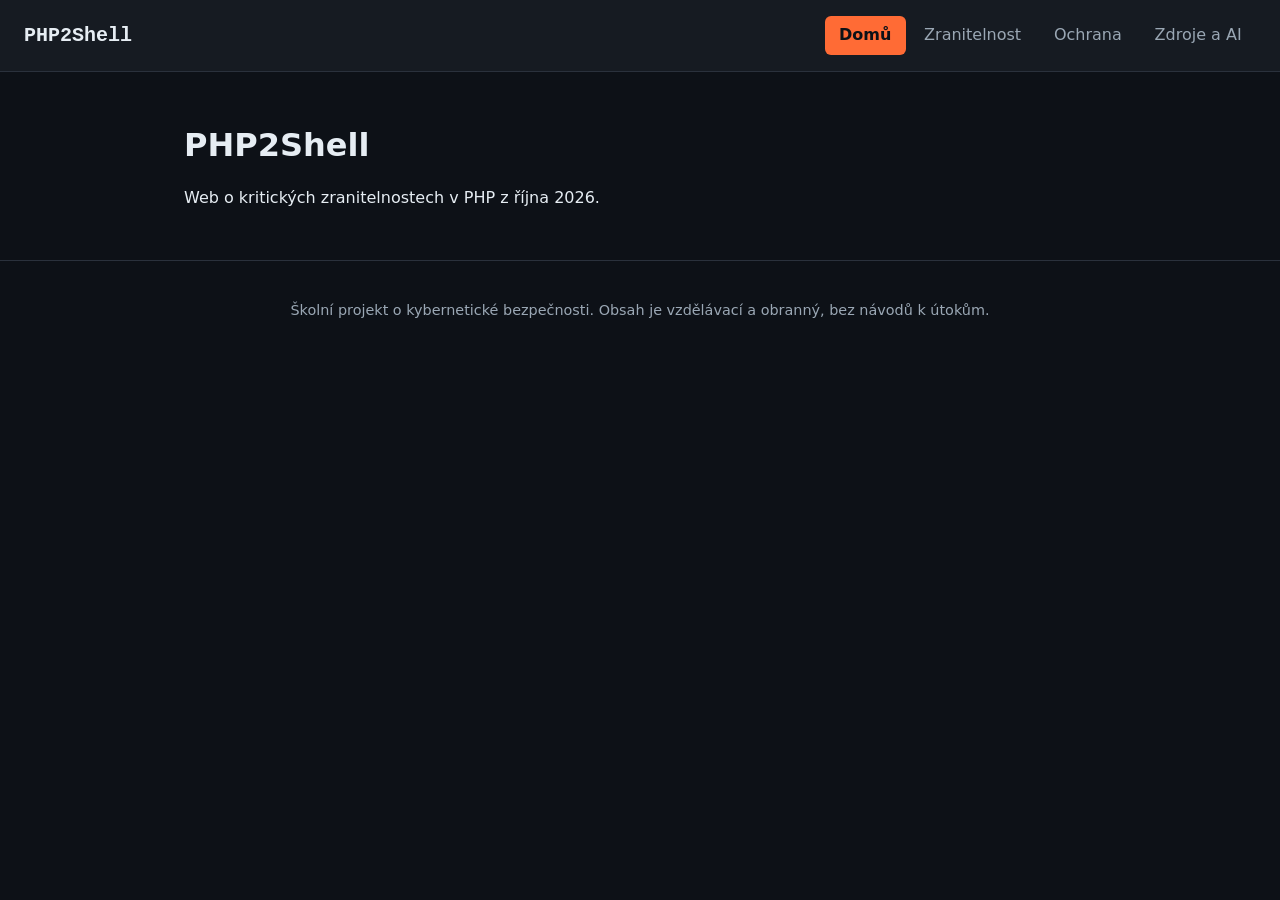
==== index.html @ 093dc548 "Přidání navigaćního menu a hlavičky se stylem" ====
<!DOCTYPE html>
<html lang="cs">
<head>
    <meta charset="UTF-8">
    <meta name="viewport" content="width=device-width, initial-scale=1">
    <title>PHP2Shell: kritické zranitelnosti v PHP</title>
    <meta name="description" content="Přehled zranitelností CVE-2026-109618 a CVE-2026-109619 v jádru PHP z října 2026.">
    <link rel="stylesheet" href="style.css">
</head>
<body>
    <header class="site-header">
        <a class="brand" href="index.html">PHP2Shell</a>
        <nav>
            <a href="index.html" class="active">Domů</a>
            <a href="zranitelnost.html">Zranitelnost</a>
            <a href="ochrana.html">Ochrana</a>
            <a href="zdroje.html">Zdroje a AI</a>
        </nav>
    </header>

    <main>
        <h1>PHP2Shell</h1>
        <p>Web o kritických zranitelnostech v PHP z října 2026.</p>
    </main>

    <footer class="site-footer">
        <p>Školní projekt o kybernetické bezpečnosti. Obsah je vzdělávací a obranný, bez návodů k útokům.</p>
    </footer>
</body>
</html>
---- style.css ----
:root {
    --bg: #0d1117;
    --panel: #161b22;
    --line: #2a313c;
    --text: #e6edf3;
    --muted: #9aa7b4;
    --alert: #ff6b35;
    --ok: #3fb950;
    --mono: ui-monospace, "SF Mono", Consolas, "Liberation Mono", monospace;
}

* { box-sizing: border-box; }

body {
    margin: 0;
    background: var(--bg);
    color: var(--text);
    font-family: system-ui, -apple-system, "Segoe UI", Roboto, sans-serif;
    line-height: 1.65;
}

h1, h2, h3 { line-height: 1.2; }
a { color: var(--alert); }
code { font-family: var(--mono); background: var(--panel); padding: 0.1em 0.4em; border-radius: 4px; }

/* Hlavička a menu */
.site-header {
    display: flex;
    flex-wrap: wrap;
    align-items: center;
    justify-content: space-between;
    gap: 0.75rem;
    padding: 1rem 1.5rem;
    background: var(--panel);
    border-bottom: 1px solid var(--line);
    position: sticky;
    top: 0;
    z-index: 10;
}

.brand {
    font-family: var(--mono);
    font-weight: 700;
    font-size: 1.25rem;
    color: var(--text);
    text-decoration: none;
}

.site-header nav { display: flex; flex-wrap: wrap; gap: 0.25rem; }

.site-header nav a {
    color: var(--muted);
    text-decoration: none;
    padding: 0.4rem 0.9rem;
    border-radius: 6px;
}

.site-header nav a:hover { color: var(--text); background: var(--line); }
.site-header nav a.active { color: var(--bg); background: var(--alert); font-weight: 600; }

main { max-width: 960px; margin: 0 auto; padding: 2rem 1.5rem; }

.site-footer {
    border-top: 1px solid var(--line);
    padding: 1.5rem;
    text-align: center;
    color: var(--muted);
    font-size: 0.9rem;
}
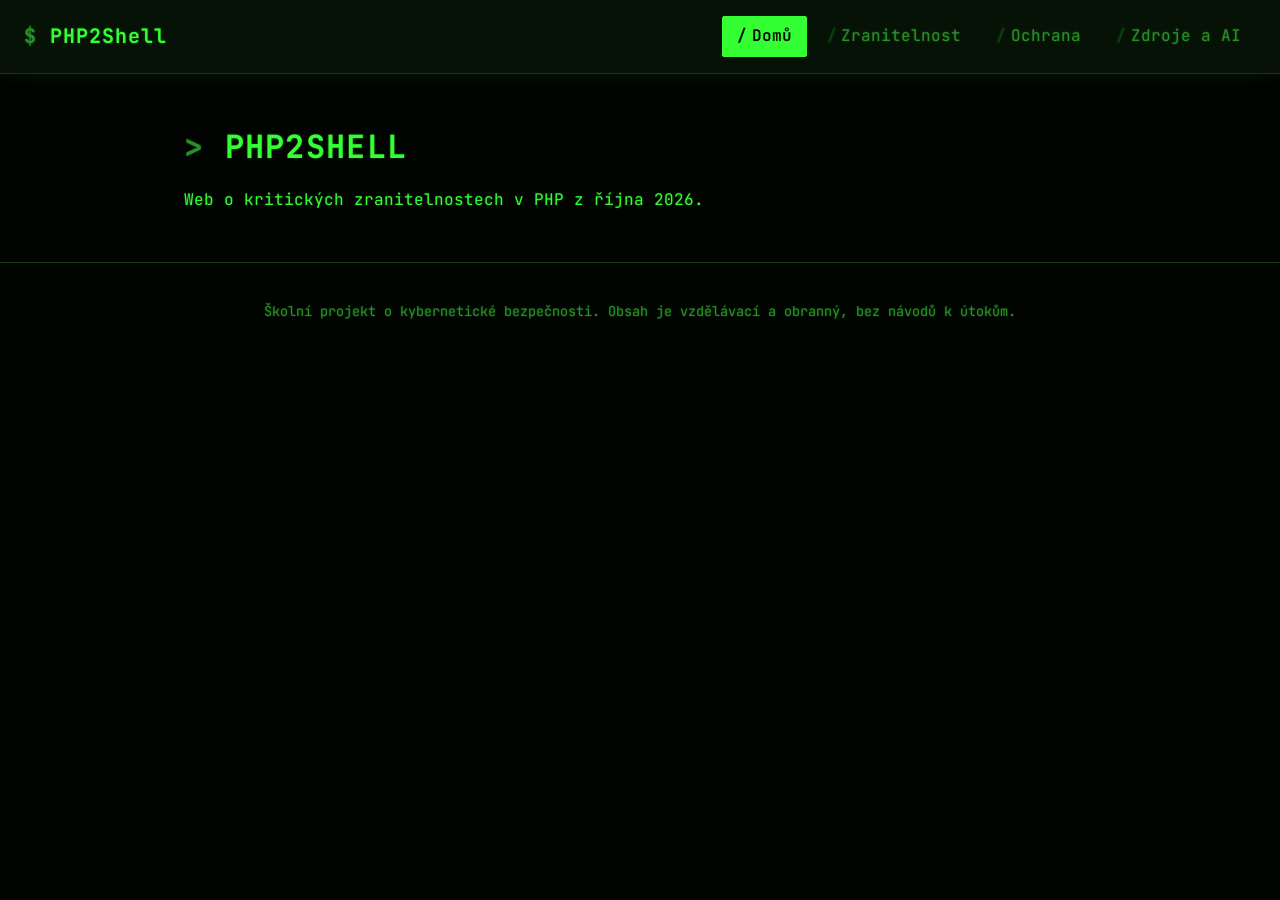
==== commit e9ee1b8c: "Zelený hackerský terminálový design: CSS paleta, font, SVG ilustrace" ====
--- a/index.html
+++ b/index.html
@@ -5,6 +5,9 @@
     <meta name="viewport" content="width=device-width, initial-scale=1">
     <title>PHP2Shell: kritické zranitelnosti v PHP</title>
     <meta name="description" content="Přehled zranitelností CVE-2026-109618 a CVE-2026-109619 v jádru PHP z října 2026.">
+    <link rel="preconnect" href="https://fonts.googleapis.com">
+    <link rel="preconnect" href="https://fonts.gstatic.com" crossorigin>
+    <link href="https://fonts.googleapis.com/css2?family=JetBrains+Mono:wght@400;700;800&display=swap" rel="stylesheet">
     <link rel="stylesheet" href="style.css">
 </head>
 <body>
--- a/style.css
+++ b/style.css
@@ -1,12 +1,13 @@
 :root {
-    --bg: #0d1117;
-    --panel: #161b22;
-    --line: #2a313c;
-    --text: #e6edf3;
-    --muted: #9aa7b4;
-    --alert: #ff6b35;
-    --ok: #3fb950;
-    --mono: ui-monospace, "SF Mono", Consolas, "Liberation Mono", monospace;
+    --bg: #010401;
+    --panel: #061206;
+    --line: #0f3d0f;
+    --text: #33ff33;
+    --text-dim: #1fae1f;
+    --muted: #2a8f2a;
+    --alert: #ff3333;
+    --ok: #33ff33;
+    --mono: "JetBrains Mono", "Fira Code", "Courier New", ui-monospace, Consolas, monospace;
 }
 
 * { box-sizing: border-box; }
@@ -15,13 +16,31 @@
     margin: 0;
     background: var(--bg);
     color: var(--text);
-    font-family: system-ui, -apple-system, "Segoe UI", Roboto, sans-serif;
+    font-family: var(--mono);
     line-height: 1.65;
+    text-shadow: 0 0 2px rgba(51, 255, 51, 0.35);
+    background-image:
+        repeating-linear-gradient(0deg, rgba(0, 0, 0, 0.15) 0px, rgba(0, 0, 0, 0.15) 1px, transparent 1px, transparent 3px);
 }
 
-h1, h2, h3 { line-height: 1.2; }
-a { color: var(--alert); }
-code { font-family: var(--mono); background: var(--panel); padding: 0.1em 0.4em; border-radius: 4px; }
+h1, h2, h3 {
+    line-height: 1.2;
+    text-transform: uppercase;
+    letter-spacing: 0.04em;
+}
+
+h1::before, h2::before, h3::before { content: "> "; color: var(--muted); }
+
+a { color: var(--ok); text-decoration: underline; text-decoration-color: var(--line); }
+a:hover { color: #ffffff; text-decoration-color: var(--ok); }
+
+code {
+    font-family: var(--mono);
+    background: var(--panel);
+    padding: 0.1em 0.4em;
+    border-radius: 2px;
+    border: 1px solid var(--line);
+}
 
 /* Hlavička a menu */
 .site-header {
@@ -36,15 +55,19 @@
     position: sticky;
     top: 0;
     z-index: 10;
+    box-shadow: 0 0 20px rgba(51, 255, 51, 0.08);
 }
 
 .brand {
     font-family: var(--mono);
     font-weight: 700;
     font-size: 1.25rem;
-    color: var(--text);
+    color: var(--ok);
     text-decoration: none;
+    letter-spacing: 0.05em;
 }
+
+.brand::before { content: "$ "; color: var(--muted); }
 
 .site-header nav { display: flex; flex-wrap: wrap; gap: 0.25rem; }
 
@@ -52,11 +75,15 @@
     color: var(--muted);
     text-decoration: none;
     padding: 0.4rem 0.9rem;
-    border-radius: 6px;
+    border: 1px solid transparent;
+    border-radius: 2px;
 }
 
-.site-header nav a:hover { color: var(--text); background: var(--line); }
-.site-header nav a.active { color: var(--bg); background: var(--alert); font-weight: 600; }
+.site-header nav a::before { content: "/"; color: var(--line); margin-right: 0.3em; }
+
+.site-header nav a:hover { color: var(--text); border-color: var(--line); background: rgba(51, 255, 51, 0.06); }
+.site-header nav a.active { color: #010401; background: var(--ok); font-weight: 600; border-color: var(--ok); }
+.site-header nav a.active::before { color: #010401; }
 
 main { max-width: 960px; margin: 0 auto; padding: 2rem 1.5rem; }
 
@@ -65,5 +92,91 @@
     padding: 1.5rem;
     text-align: center;
     color: var(--muted);
-    font-size: 0.9rem;
+    font-size: 0.85rem;
 }
+
+/* Terminálové prvky */
+.terminal {
+    background: var(--panel);
+    border: 1px solid var(--line);
+    border-radius: 4px;
+    padding: 1rem 1.25rem;
+    margin: 1.5rem 0;
+    box-shadow: 0 0 25px rgba(51, 255, 51, 0.06) inset;
+}
+
+.terminal .prompt { color: var(--muted); }
+
+.terminal-title {
+    font-size: 0.75rem;
+    color: var(--muted);
+    border-bottom: 1px dashed var(--line);
+    padding-bottom: 0.4rem;
+    margin-bottom: 0.6rem;
+    text-transform: uppercase;
+}
+
+.cursor {
+    display: inline-block;
+    width: 0.6em;
+    height: 1em;
+    background: var(--ok);
+    animation: blink 1s steps(1) infinite;
+    vertical-align: middle;
+}
+
+@keyframes blink { 50% { opacity: 0; } }
+
+.card-grid {
+    display: grid;
+    grid-template-columns: repeat(auto-fit, minmax(220px, 1fr));
+    gap: 1rem;
+    margin: 1.5rem 0;
+}
+
+.card {
+    background: var(--panel);
+    border: 1px solid var(--line);
+    border-radius: 4px;
+    padding: 1rem;
+}
+
+.card h3 { margin-top: 0; font-size: 1rem; color: var(--ok); }
+
+.tag {
+    display: inline-block;
+    font-size: 0.7rem;
+    border: 1px solid var(--alert);
+    color: var(--alert);
+    padding: 0.1rem 0.5rem;
+    border-radius: 2px;
+    text-transform: uppercase;
+    margin-bottom: 0.5rem;
+}
+
+table {
+    width: 100%;
+    border-collapse: collapse;
+    margin: 1.5rem 0;
+}
+
+th, td {
+    border: 1px solid var(--line);
+    padding: 0.6rem 0.8rem;
+    text-align: left;
+}
+
+th { background: var(--panel); color: var(--ok); }
+
+img { max-width: 100%; border: 1px solid var(--line); border-radius: 4px; display: block; margin: 1.5rem 0; }
+
+.steps { padding-left: 1.2rem; }
+.steps li { margin-bottom: 0.6rem; }
+
+blockquote {
+    border-left: 3px solid var(--alert);
+    margin: 1.5rem 0;
+    padding: 0.5rem 1rem;
+    color: var(--text-dim);
+    background: var(--panel);
+}
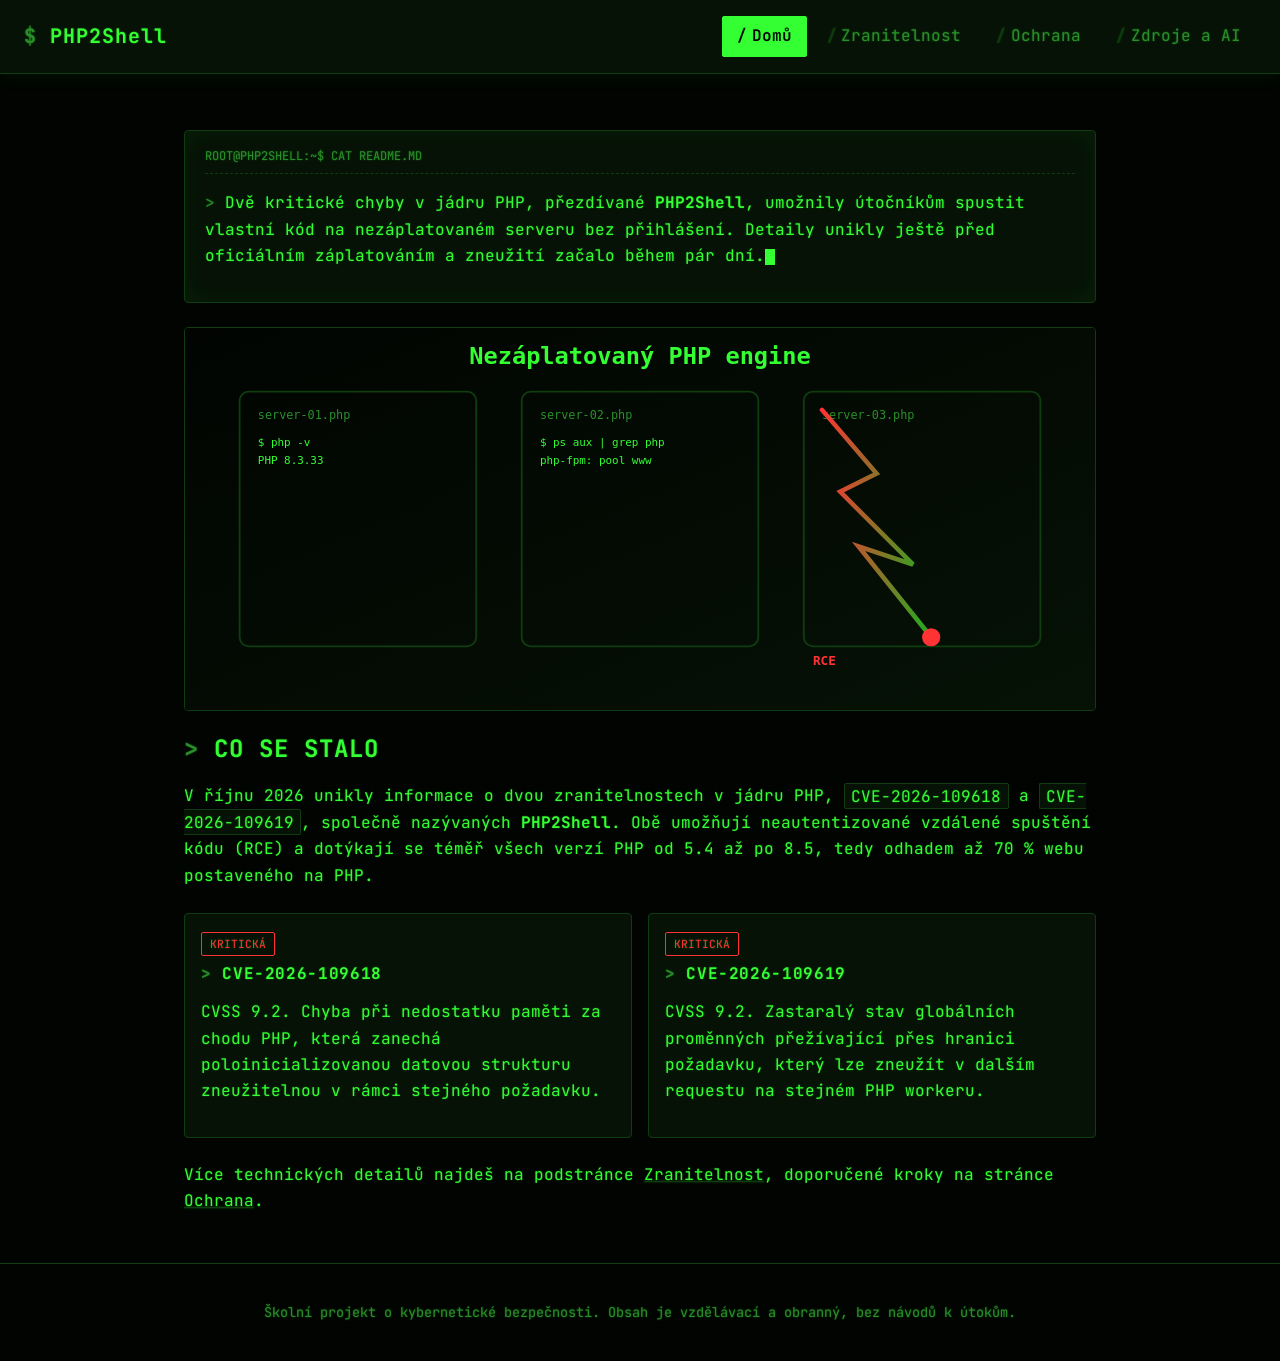
==== commit 237bc99f: "Přidání favikony a oprava překlťpů a formulací Co-Authored-By: Claude Sonnet 5.5 <noreply@anthropic." ====
--- a/index.html
+++ b/index.html
@@ -8,6 +8,7 @@
     <link rel="preconnect" href="https://fonts.googleapis.com">
     <link rel="preconnect" href="https://fonts.gstatic.com" crossorigin>
     <link href="https://fonts.googleapis.com/css2?family=JetBrains+Mono:wght@400;700;800&display=swap" rel="stylesheet">
+    <link rel="icon" type="image/svg+xml" href="img/favicon.svg">
     <link rel="stylesheet" href="style.css">
 </head>
 <body>
@@ -22,8 +23,38 @@
     </header>
 
     <main>
-        <h1>PHP2Shell</h1>
-        <p>Web o kritických zranitelnostech v PHP z října 2026.</p>
+        <div class="terminal">
+            <div class="terminal-title">root@php2shell:~$ cat README.md</div>
+            <p><span class="prompt">&gt;</span> Dvě kritické chyby v jádru PHP, přezdívané <strong>PHP2Shell</strong>,
+            umožnily útočníkům spustit vlastní kód na nezáplatovaném serveru bez přihlášení.
+            Detaily unikly ještě před oficiálním záplatováním a zneužití začalo během pár dní.<span class="cursor"></span></p>
+        </div>
+
+        <img src="img/hero.svg" alt="Ilustrace tří PHP serverů, z nichž jeden má prasklinu symbolizující RCE zranitelnost">
+
+        <h2>Co se stalo</h2>
+        <p>V říjnu 2026 unikly informace o dvou zranitelnostech v jádru PHP, <code>CVE-2026-109618</code>
+        a <code>CVE-2026-109619</code>, společně nazývaných <strong>PHP2Shell</strong>. Obě umožňují
+        neautentizované vzdálené spuštění kódu (RCE) a dotýkají se téměř všech verzí PHP od 5.4 až po 8.5,
+        tedy odhadem až 70 % webu postaveného na PHP.</p>
+
+        <div class="card-grid">
+            <div class="card">
+                <span class="tag">kritická</span>
+                <h3>CVE-2026-109618</h3>
+                <p>CVSS 9.2. Chyba při nedostatku paměti za chodu PHP, která zanechá poloinicializovanou
+                datovou strukturu zneužitelnou v rámci stejného požadavku.</p>
+            </div>
+            <div class="card">
+                <span class="tag">kritická</span>
+                <h3>CVE-2026-109619</h3>
+                <p>CVSS 9.2. Zastaralý stav globálních proměnných přežívající přes hranici požadavku,
+                který lze zneužít v dalším requestu na stejném PHP workeru.</p>
+            </div>
+        </div>
+
+        <p>Více technických detailů najdeš na podstránce <a href="zranitelnost.html">Zranitelnost</a>,
+        doporučené kroky na stránce <a href="ochrana.html">Ochrana</a>.</p>
     </main>
 
     <footer class="site-footer">
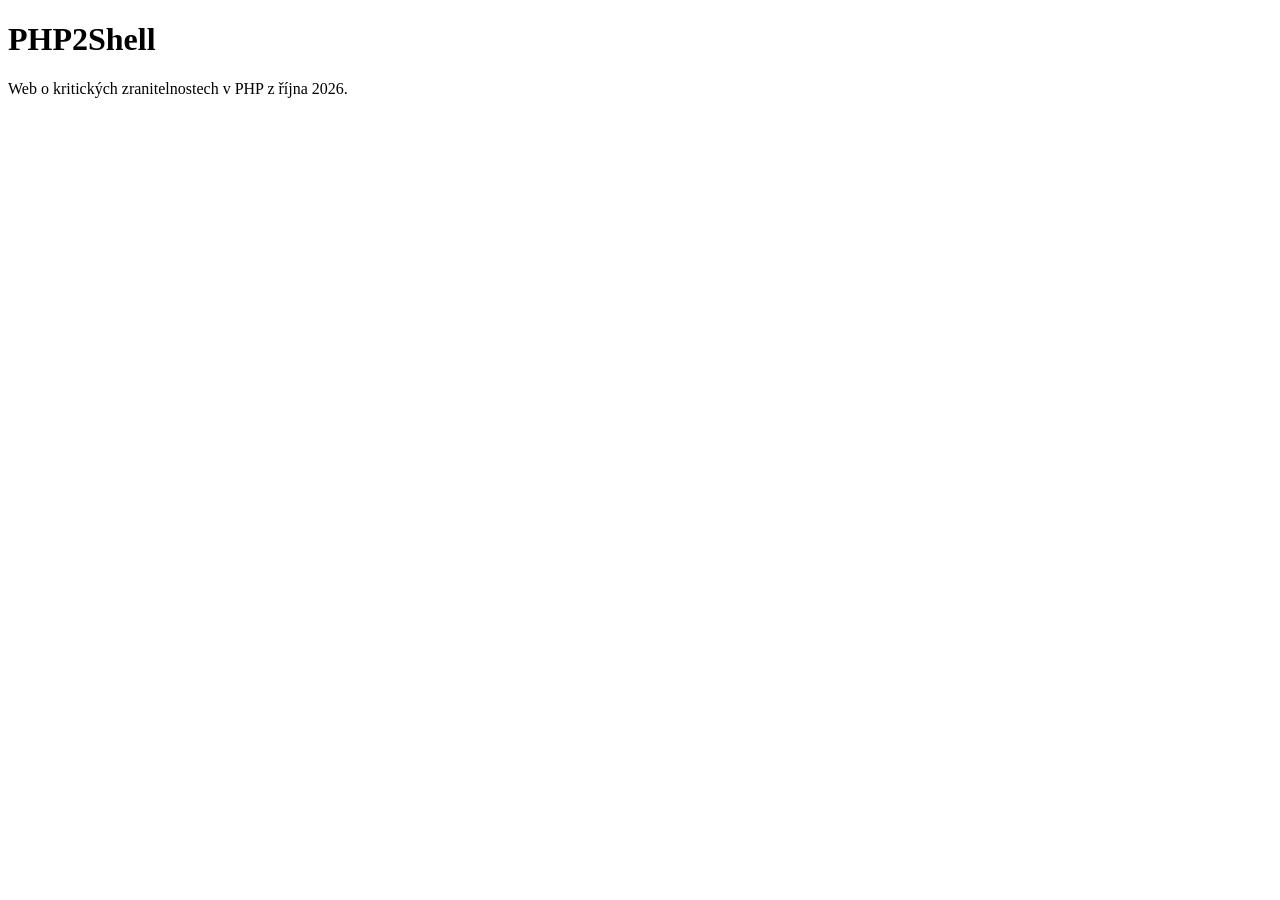
==== commit 177e3cdb: "Vytvoření struktury projektu a kostry index.html" ====
--- a/index.html
+++ b/index.html
@@ -2,63 +2,10 @@
 <html lang="cs">
 <head>
     <meta charset="UTF-8">
-    <meta name="viewport" content="width=device-width, initial-scale=1">
-    <title>PHP2Shell: kritické zranitelnosti v PHP</title>
-    <meta name="description" content="Přehled zranitelností CVE-2026-109618 a CVE-2026-109619 v jádru PHP z října 2026.">
-    <link rel="preconnect" href="https://fonts.googleapis.com">
-    <link rel="preconnect" href="https://fonts.gstatic.com" crossorigin>
-    <link href="https://fonts.googleapis.com/css2?family=JetBrains+Mono:wght@400;700;800&display=swap" rel="stylesheet">
-    <link rel="icon" type="image/svg+xml" href="img/favicon.svg">
-    <link rel="stylesheet" href="style.css">
+    <title>PHP2Shell</title>
 </head>
 <body>
-    <header class="site-header">
-        <a class="brand" href="index.html">PHP2Shell</a>
-        <nav>
-            <a href="index.html" class="active">Domů</a>
-            <a href="zranitelnost.html">Zranitelnost</a>
-            <a href="ochrana.html">Ochrana</a>
-            <a href="zdroje.html">Zdroje a AI</a>
-        </nav>
-    </header>
-
-    <main>
-        <div class="terminal">
-            <div class="terminal-title">root@php2shell:~$ cat README.md</div>
-            <p><span class="prompt">&gt;</span> Dvě kritické chyby v jádru PHP, přezdívané <strong>PHP2Shell</strong>,
-            umožnily útočníkům spustit vlastní kód na nezáplatovaném serveru bez přihlášení.
-            Detaily unikly ještě před oficiálním záplatováním a zneužití začalo během pár dní.<span class="cursor"></span></p>
-        </div>
-
-        <img src="img/hero.svg" alt="Ilustrace tří PHP serverů, z nichž jeden má prasklinu symbolizující RCE zranitelnost">
-
-        <h2>Co se stalo</h2>
-        <p>V říjnu 2026 unikly informace o dvou zranitelnostech v jádru PHP, <code>CVE-2026-109618</code>
-        a <code>CVE-2026-109619</code>, společně nazývaných <strong>PHP2Shell</strong>. Obě umožňují
-        neautentizované vzdálené spuštění kódu (RCE) a dotýkají se téměř všech verzí PHP od 5.4 až po 8.5,
-        tedy odhadem až 70 % webu postaveného na PHP.</p>
-
-        <div class="card-grid">
-            <div class="card">
-                <span class="tag">kritická</span>
-                <h3>CVE-2026-109618</h3>
-                <p>CVSS 9.2. Chyba při nedostatku paměti za chodu PHP, která zanechá poloinicializovanou
-                datovou strukturu zneužitelnou v rámci stejného požadavku.</p>
-            </div>
-            <div class="card">
-                <span class="tag">kritická</span>
-                <h3>CVE-2026-109619</h3>
-                <p>CVSS 9.2. Zastaralý stav globálních proměnných přežívající přes hranici požadavku,
-                který lze zneužít v dalším requestu na stejném PHP workeru.</p>
-            </div>
-        </div>
-
-        <p>Více technických detailů najdeš na podstránce <a href="zranitelnost.html">Zranitelnost</a>,
-        doporučené kroky na stránce <a href="ochrana.html">Ochrana</a>.</p>
-    </main>
-
-    <footer class="site-footer">
-        <p>Školní projekt o kybernetické bezpečnosti. Obsah je vzdělávací a obranný, bez návodů k útokům.</p>
-    </footer>
+    <h1>PHP2Shell</h1>
+    <p>Web o kritických zranitelnostech v PHP z října 2026.</p>
 </body>
 </html>
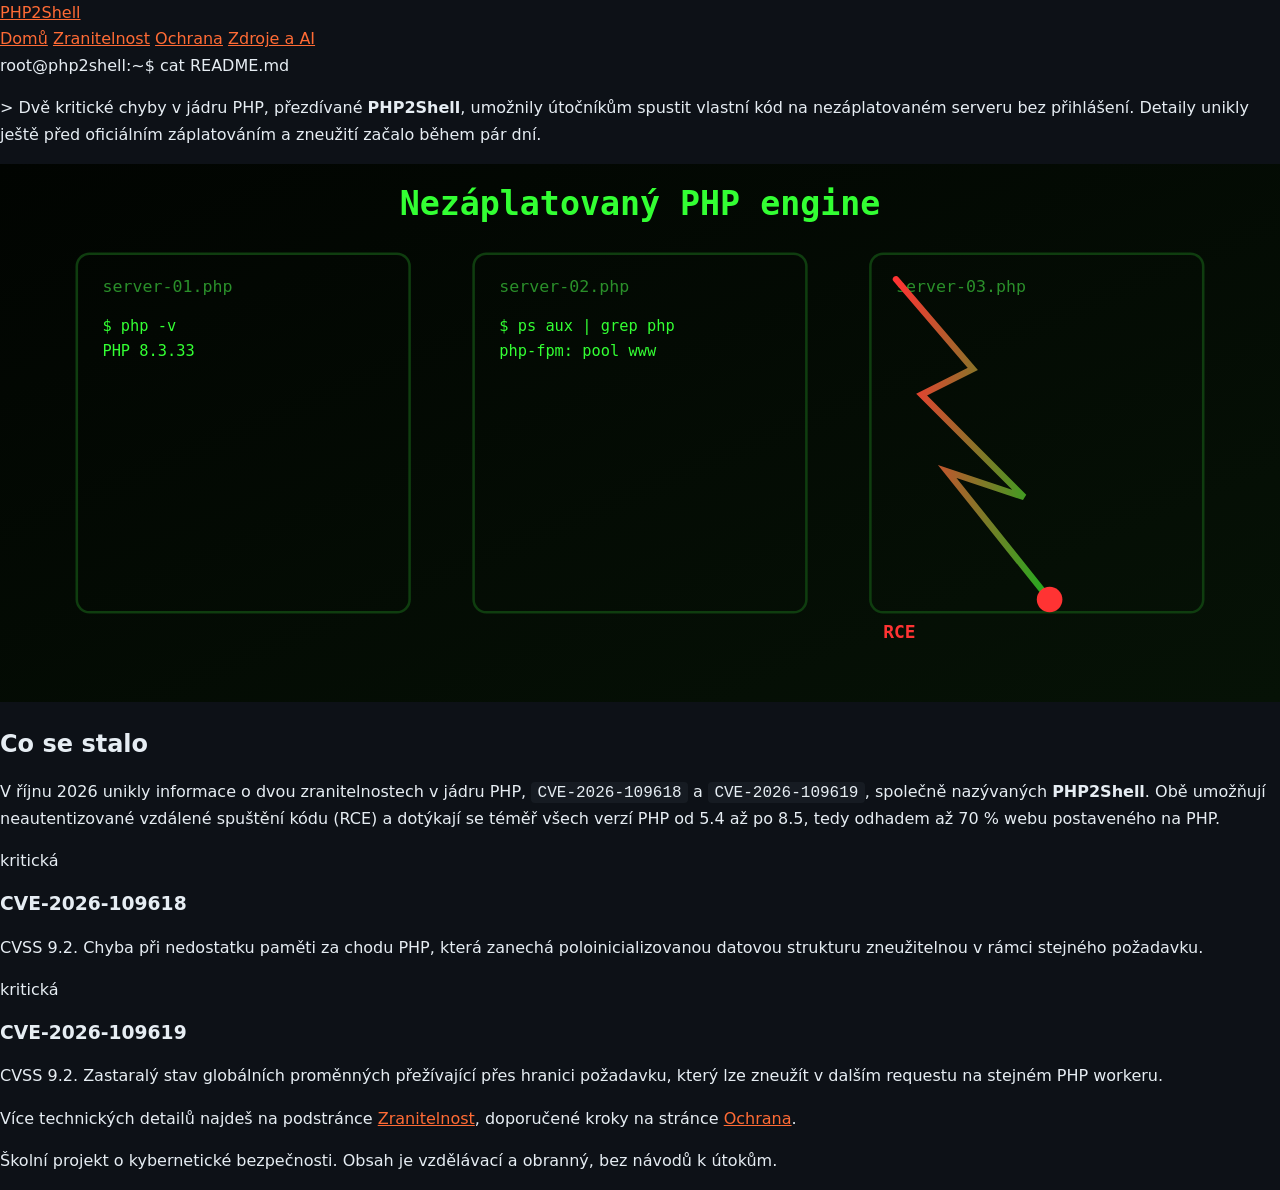
==== commit 7c780dba: "Vyplnění úvodního obsahu hlavní stránky a shrnutí CVE Co-Authored-By: Claude Sonnet 5.5 <noreply@ant" ====
--- a/index.html
+++ b/index.html
@@ -2,10 +2,62 @@
 <html lang="cs">
 <head>
     <meta charset="UTF-8">
-    <title>PHP2Shell</title>
+    <meta name="viewport" content="width=device-width, initial-scale=1">
+    <title>PHP2Shell: kritické zranitelnosti v PHP</title>
+    <meta name="description" content="Přehled zranitelností CVE-2026-109618 a CVE-2026-109619 v jádru PHP z října 2026.">
+    <link rel="preconnect" href="https://fonts.googleapis.com">
+    <link rel="preconnect" href="https://fonts.gstatic.com" crossorigin>
+    <link href="https://fonts.googleapis.com/css2?family=JetBrains+Mono:wght@400;700;800&display=swap" rel="stylesheet">
+    <link rel="stylesheet" href="style.css">
 </head>
 <body>
-    <h1>PHP2Shell</h1>
-    <p>Web o kritických zranitelnostech v PHP z října 2026.</p>
+    <header class="site-header">
+        <a class="brand" href="index.html">PHP2Shell</a>
+        <nav>
+            <a href="index.html" class="active">Domů</a>
+            <a href="zranitelnost.html">Zranitelnost</a>
+            <a href="ochrana.html">Ochrana</a>
+            <a href="zdroje.html">Zdroje a AI</a>
+        </nav>
+    </header>
+
+    <main>
+        <div class="terminal">
+            <div class="terminal-title">root@php2shell:~$ cat README.md</div>
+            <p><span class="prompt">&gt;</span> Dvě kritické chyby v jádru PHP, přezdívané <strong>PHP2Shell</strong>,
+            umožnily útočníkům spustit vlastní kód na nezáplatovaném serveru bez přihlášení.
+            Detaily unikly ještě před oficiálním záplatováním a zneužití začalo během pár dní.<span class="cursor"></span></p>
+        </div>
+
+        <img src="img/hero.svg" alt="Ilustrace tří PHP serverů, z nichž jeden má prasklinu symbolizující RCE zranitelnost">
+
+        <h2>Co se stalo</h2>
+        <p>V říjnu 2026 unikly informace o dvou zranitelnostech v jádru PHP, <code>CVE-2026-109618</code>
+        a <code>CVE-2026-109619</code>, společně nazývaných <strong>PHP2Shell</strong>. Obě umožňují
+        neautentizované vzdálené spuštění kódu (RCE) a dotýkají se téměř všech verzí PHP od 5.4 až po 8.5,
+        tedy odhadem až 70 % webu postaveného na PHP.</p>
+
+        <div class="card-grid">
+            <div class="card">
+                <span class="tag">kritická</span>
+                <h3>CVE-2026-109618</h3>
+                <p>CVSS 9.2. Chyba při nedostatku paměti za chodu PHP, která zanechá poloinicializovanou
+                datovou strukturu zneužitelnou v rámci stejného požadavku.</p>
+            </div>
+            <div class="card">
+                <span class="tag">kritická</span>
+                <h3>CVE-2026-109619</h3>
+                <p>CVSS 9.2. Zastaralý stav globálních proměnných přežívající přes hranici požadavku,
+                který lze zneužít v dalším requestu na stejném PHP workeru.</p>
+            </div>
+        </div>
+
+        <p>Více technických detailů najdeš na podstránce <a href="zranitelnost.html">Zranitelnost</a>,
+        doporučené kroky na stránce <a href="ochrana.html">Ochrana</a>.</p>
+    </main>
+
+    <footer class="site-footer">
+        <p>Školní projekt o kybernetické bezpečnosti. Obsah je vzdělávací a obranný, bez návodů k útokům.</p>
+    </footer>
 </body>
 </html>
--- a/style.css
+++ b/style.css
@@ -0,0 +1,24 @@
+:root {
+    --bg: #0d1117;
+    --panel: #161b22;
+    --line: #2a313c;
+    --text: #e6edf3;
+    --muted: #9aa7b4;
+    --alert: #ff6b35;
+    --ok: #3fb950;
+    --mono: ui-monospace, "SF Mono", Consolas, "Liberation Mono", monospace;
+}
+
+* { box-sizing: border-box; }
+
+body {
+    margin: 0;
+    background: var(--bg);
+    color: var(--text);
+    font-family: system-ui, -apple-system, "Segoe UI", Roboto, sans-serif;
+    line-height: 1.65;
+}
+
+h1, h2, h3 { line-height: 1.2; }
+a { color: var(--alert); }
+code { font-family: var(--mono); background: var(--panel); padding: 0.1em 0.4em; border-radius: 4px; }
